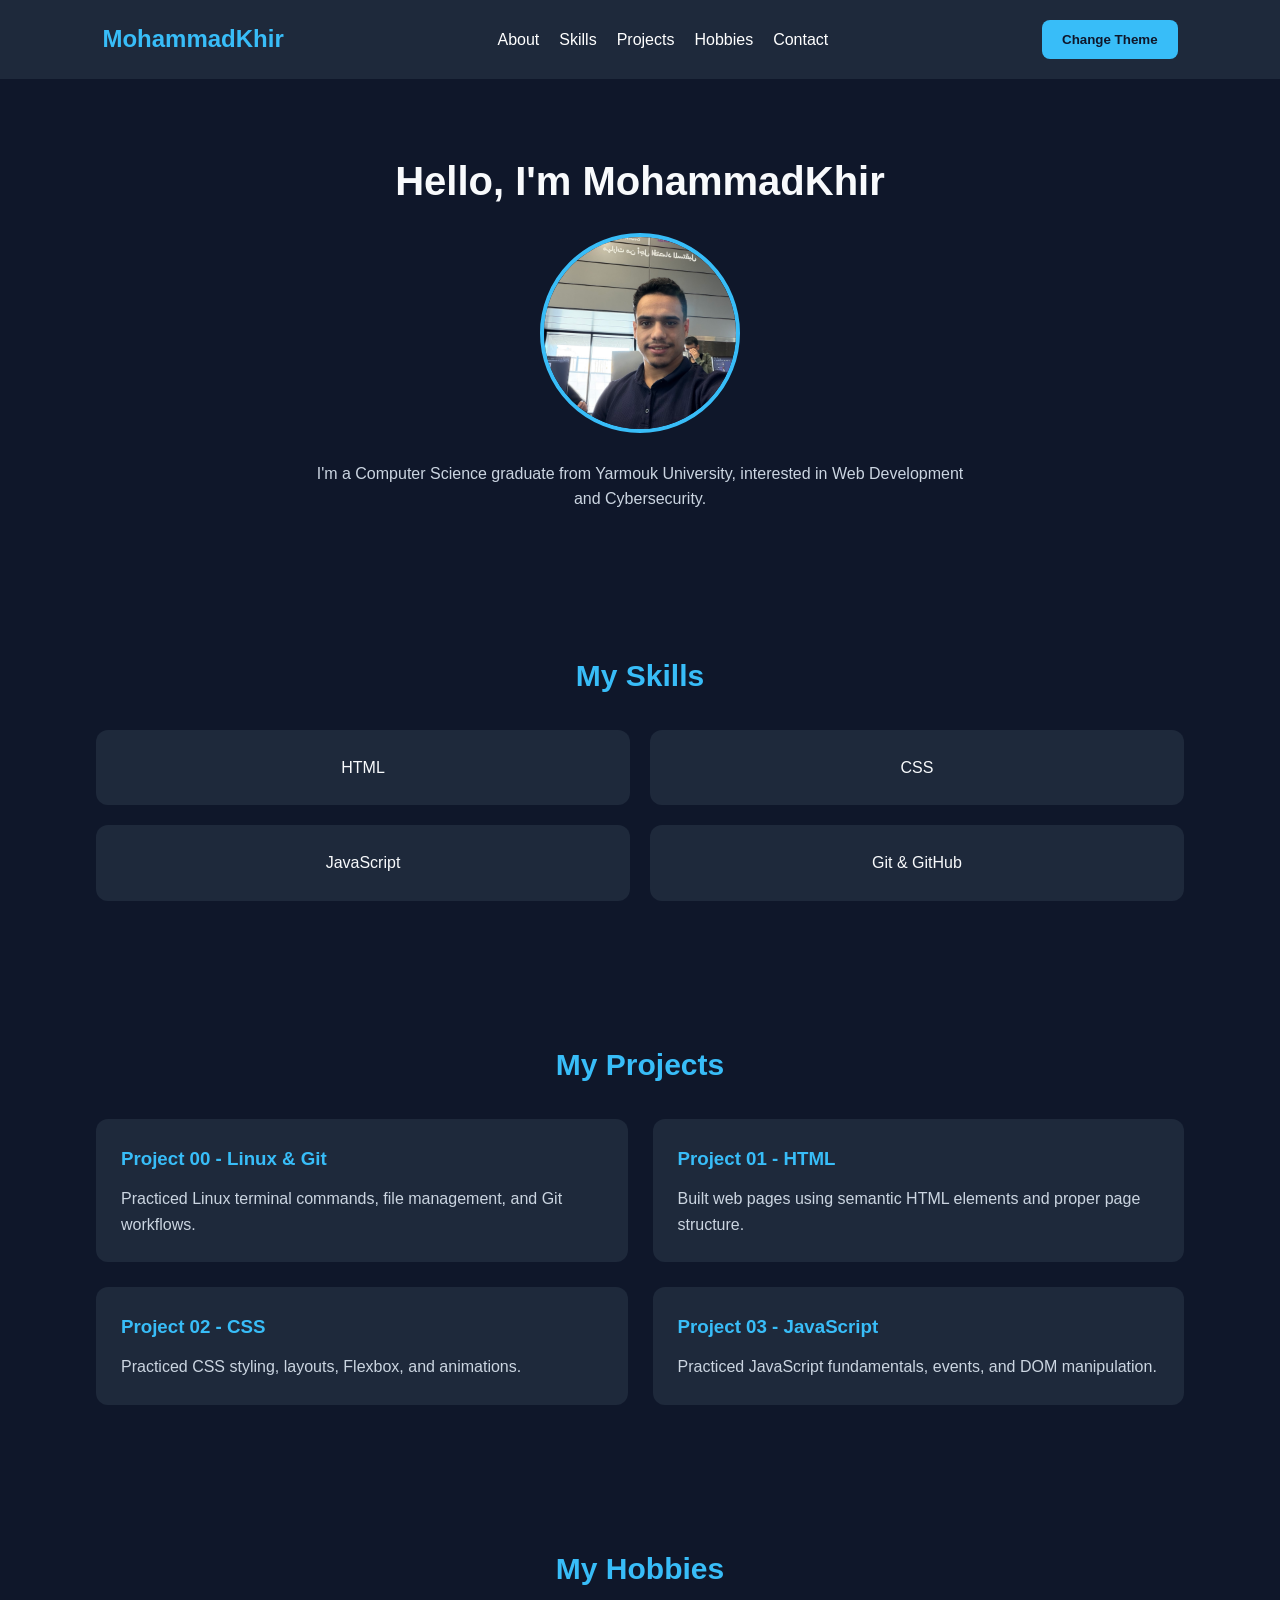
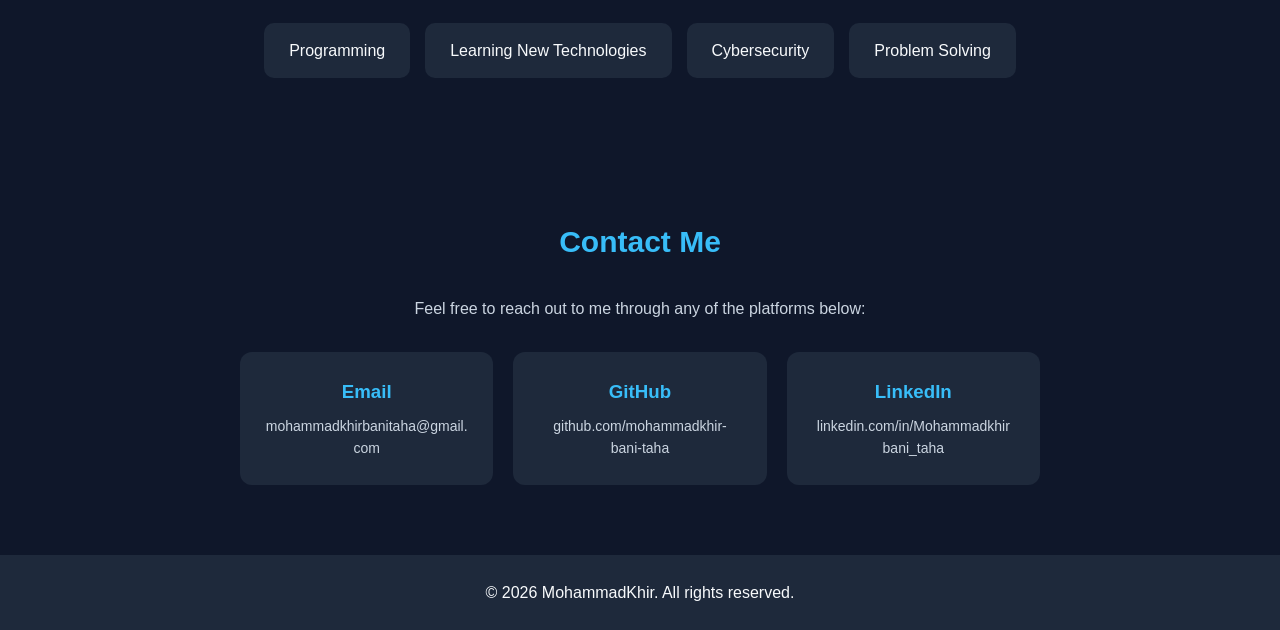
==== ex00/index.html @ 8fdbe386 "the commit it 's  complete first finaly project" ====
<!DOCTYPE html>
<html lang="en">
<head>
    <meta charset="UTF-8">
    <meta name="viewport" content="width=device-width, initial-scale=1.0">

    <title>MohammadKhir | Portfolio</title>

    <link rel="stylesheet" href="style.css">
    <script src="script.js" defer></script>
</head>

<body>

    <!-- Header & Navbar -->
    <header>
        <nav>
            <h2>MohammadKhir</h2>

            <ul>
                <li><a href="#about">About</a></li>
                <li><a href="#skills">Skills</a></li>
                <li><a href="#projects">Projects</a></li>
                <li><a href="#hobbies">Hobbies</a></li>
                <li><a href="#contact">Contact</a></li>
            </ul>

            <button id="themeBtn" type="button">
                Change Theme
            </button>
        </nav>
    </header>

    <main>

        <!-- About Me -->
        <section id="about">
            <h1>Hello, I'm MohammadKhir</h1>

            <img
                src="assets/profile.jpg"
                alt="MohammadKhir profile photo"
                width="200"
            >

            <p>
                I'm a Computer Science graduate from
                Yarmouk University, interested in
                Web Development and Cybersecurity.
            </p>
        </section>

        <!-- Skills -->
        <section id="skills">
            <h2>My Skills</h2>

            <div class="skills-grid">
                <div class="skill-card">HTML</div>
                <div class="skill-card">CSS</div>
                <div class="skill-card">JavaScript</div>
                <div class="skill-card">Git & GitHub</div>
            </div>
        </section>

        <!-- Projects -->
        <section id="projects">
            <h2>My Projects</h2>

            <div class="projects-grid">

                <article class="project-card">
                    <h3>Project 00 - Linux & Git</h3>
                    <p>
                        Practiced Linux terminal commands,
                        file management, and Git workflows.
                    </p>
                </article>

                <article class="project-card">
                    <h3>Project 01 - HTML</h3>
                    <p>
                        Built web pages using semantic HTML
                        elements and proper page structure.
                    </p>
                </article>

                <article class="project-card">
                    <h3>Project 02 - CSS</h3>
                    <p>
                        Practiced CSS styling, layouts,
                        Flexbox, and animations.
                    </p>
                </article>

                <article class="project-card">
                    <h3>Project 03 - JavaScript</h3>
                    <p>
                        Practiced JavaScript fundamentals,
                        events, and DOM manipulation.
                    </p>
                </article>

            </div>
        </section>

        <!-- Hobbies -->
        <section id="hobbies">
            <h2>My Hobbies</h2>

            <ul>
                <li>Programming</li>
                <li>Learning New Technologies</li>
                <li>Cybersecurity</li>
                <li>Problem Solving</li>
            </ul>
        </section>

        <!-- Contact -->
<section id="contact">
    <h2>Contact Me</h2>

    <div class="contact-container">
        <p>Feel free to reach out to me through any of the platforms below:</p>

        <div class="contact-links">
            <a href="mailto:mohammadkhirbanitaha@gmail.com" class="contact-card">
                <h3>Email</h3>
                <p>mohammadkhirbanitaha@gmail.com</p>
            </a>

            <a href="https://github.com/mohammadkhir-bani-taha" target="_blank" rel="noopener noreferrer" class="contact-card">
                <h3>GitHub</h3>
                <p>github.com/mohammadkhir-bani-taha</p>
            </a>

            <a href="https://www.linkedin.com/in/mohammadkhir-bani-taha-474792302?utm_source=share_via&utm_content=profile&utm_medium=member_ios" target="_blank" rel="noopener noreferrer" class="contact-card">
                <h3>LinkedIn</h3>
                <p>linkedin.com/in/Mohammadkhir bani_taha</p>
            </a>
        </div>
    </div>
</section>

    </main>

    <!-- Footer -->
    <footer>
        <p>
            &copy; 2026 MohammadKhir.
            All rights reserved.
        </p>
    </footer>

</body>
</html>
---- ex00/style.css ----
/* Global Styles */
* {
    margin: 0;
    padding: 0;
    box-sizing: border-box;
}

html {
    scroll-behavior: smooth;
}

body {
    font-family: Arial, sans-serif;
    background-color: #0f172a;
    color: #f8fafc;
    line-height: 1.6;
    transition: background-color 0.3s, color 0.3s;
}

/* Navbar */
header {
    background-color: #1e293b;
    padding: 20px 8%;
}

nav {
    display: flex;
    justify-content: space-between;
    align-items: center;
    gap: 20px;
}

nav h2 {
    color: #38bdf8;
}

nav ul {
    display: flex;
    list-style: none;
    gap: 20px;
}

nav a {
    color: white;
    text-decoration: none;
    transition: color 0.3s;
}

nav a:hover {
    color: #38bdf8;
}

button {
    background-color: #38bdf8;
    color: #0f172a;
    padding: 12px 20px;
    border: none;
    border-radius: 8px;
    cursor: pointer;
    font-weight: bold;
    transition: 0.3s;
}

button:hover {
    background-color: #0284c7;
    color: white;
}

/* Main Sections */
main {
    width: 85%;
    max-width: 1100px;
    margin: auto;
}

section {
    padding: 70px 0;
}

section h2 {
    text-align: center;
    font-size: 30px;
    color: #38bdf8;
    margin-bottom: 30px;
}

/* About */
#about {
    text-align: center;
}

#about h1 {
    font-size: 40px;
    margin-bottom: 20px;
}

#about img {
    width: 200px;
    height: 200px;
    object-fit: cover;
    border-radius: 50%;
    border: 4px solid #38bdf8;
    margin-bottom: 20px;
}

#about p {
    max-width: 650px;
    margin: auto;
    color: #cbd5e1;
}

/* Skills */
.skills-grid {
    display: grid;
    grid-template-columns: repeat(2, 1fr);
    gap: 20px;
}

.skill-card {
    background-color: #1e293b;
    padding: 25px;
    border-radius: 12px;
    text-align: center;
    transition: transform 0.3s;
}

.skill-card:hover {
    transform: translateY(-8px);
}

/* Projects */
.projects-grid {
    display: grid;
    grid-template-columns: repeat(2, 1fr);
    gap: 25px;
}

.project-card {
    background-color: #1e293b;
    padding: 25px;
    border-radius: 12px;
    transition: transform 0.3s;
}

.project-card:hover {
    transform: translateY(-8px);
}

.project-card h3 {
    color: #38bdf8;
    margin-bottom: 12px;
}

.project-card p {
    color: #cbd5e1;
}

/* Hobbies */
#hobbies ul {
    display: flex;
    justify-content: center;
    flex-wrap: wrap;
    gap: 15px;
    list-style: none;
}

#hobbies li {
    background-color: #1e293b;
    padding: 15px 25px;
    border-radius: 10px;
}
/* Contact Section (Direct Info) */
.contact-container {
    text-align: center;
}

.contact-container > p {
    color: #cbd5e1;
    margin-bottom: 30px;
}

.contact-links {
    display: grid;
    grid-template-columns: repeat(auto-fit, minmax(220px, 1fr));
    gap: 20px;
    max-width: 800px;
    margin: auto;
}

.contact-card {
    background-color: #1e293b;
    padding: 25px;
    border-radius: 12px;
    text-decoration: none;
    transition: transform 0.3s, background-color 0.3s;
    display: block;
}

.contact-card:hover {
    transform: translateY(-8px);
}

.contact-card h3 {
    color: #38bdf8;
    margin-bottom: 8px;
}

.contact-card p {
    color: #cbd5e1;
    font-size: 14px;
    word-break: break-word;
}

/* Light Theme overrides for Contact Cards */
.light-theme .contact-card {
    background-color: #ffffff;
}

.light-theme .contact-container > p,
.light-theme .contact-card p {
    color: #475569;
}
/* Footer */
footer {
    background-color: #1e293b;
    text-align: center;
    padding: 25px;
}

/* Light Theme */
body.light-theme {
    background-color: #f1f5f9;
    color: #0f172a;
}

.light-theme header,
.light-theme footer,
.light-theme .skill-card,
.light-theme .project-card,
.light-theme #hobbies li {
    background-color: #ffffff;
}

.light-theme nav a {
    color: #0f172a;
}

.light-theme nav a:hover {
    color: #0284c7;
}

.light-theme #about p,
.light-theme .project-card p {
    color: #475569;
}

.light-theme input,
.light-theme textarea {
    background-color: #ffffff;
    color: #0f172a;
}


@media (max-width: 768px) {
    nav {
        flex-direction: column;
    }

    nav ul {
        flex-wrap: wrap;
        justify-content: center;
    }

    main {
        width: 90%;
    }

    #about h1 {
        font-size: 30px;
    }

    .skills-grid,
    .projects-grid {
        grid-template-columns: 1fr;
    }

    section {
        padding: 45px 0;
    }
}
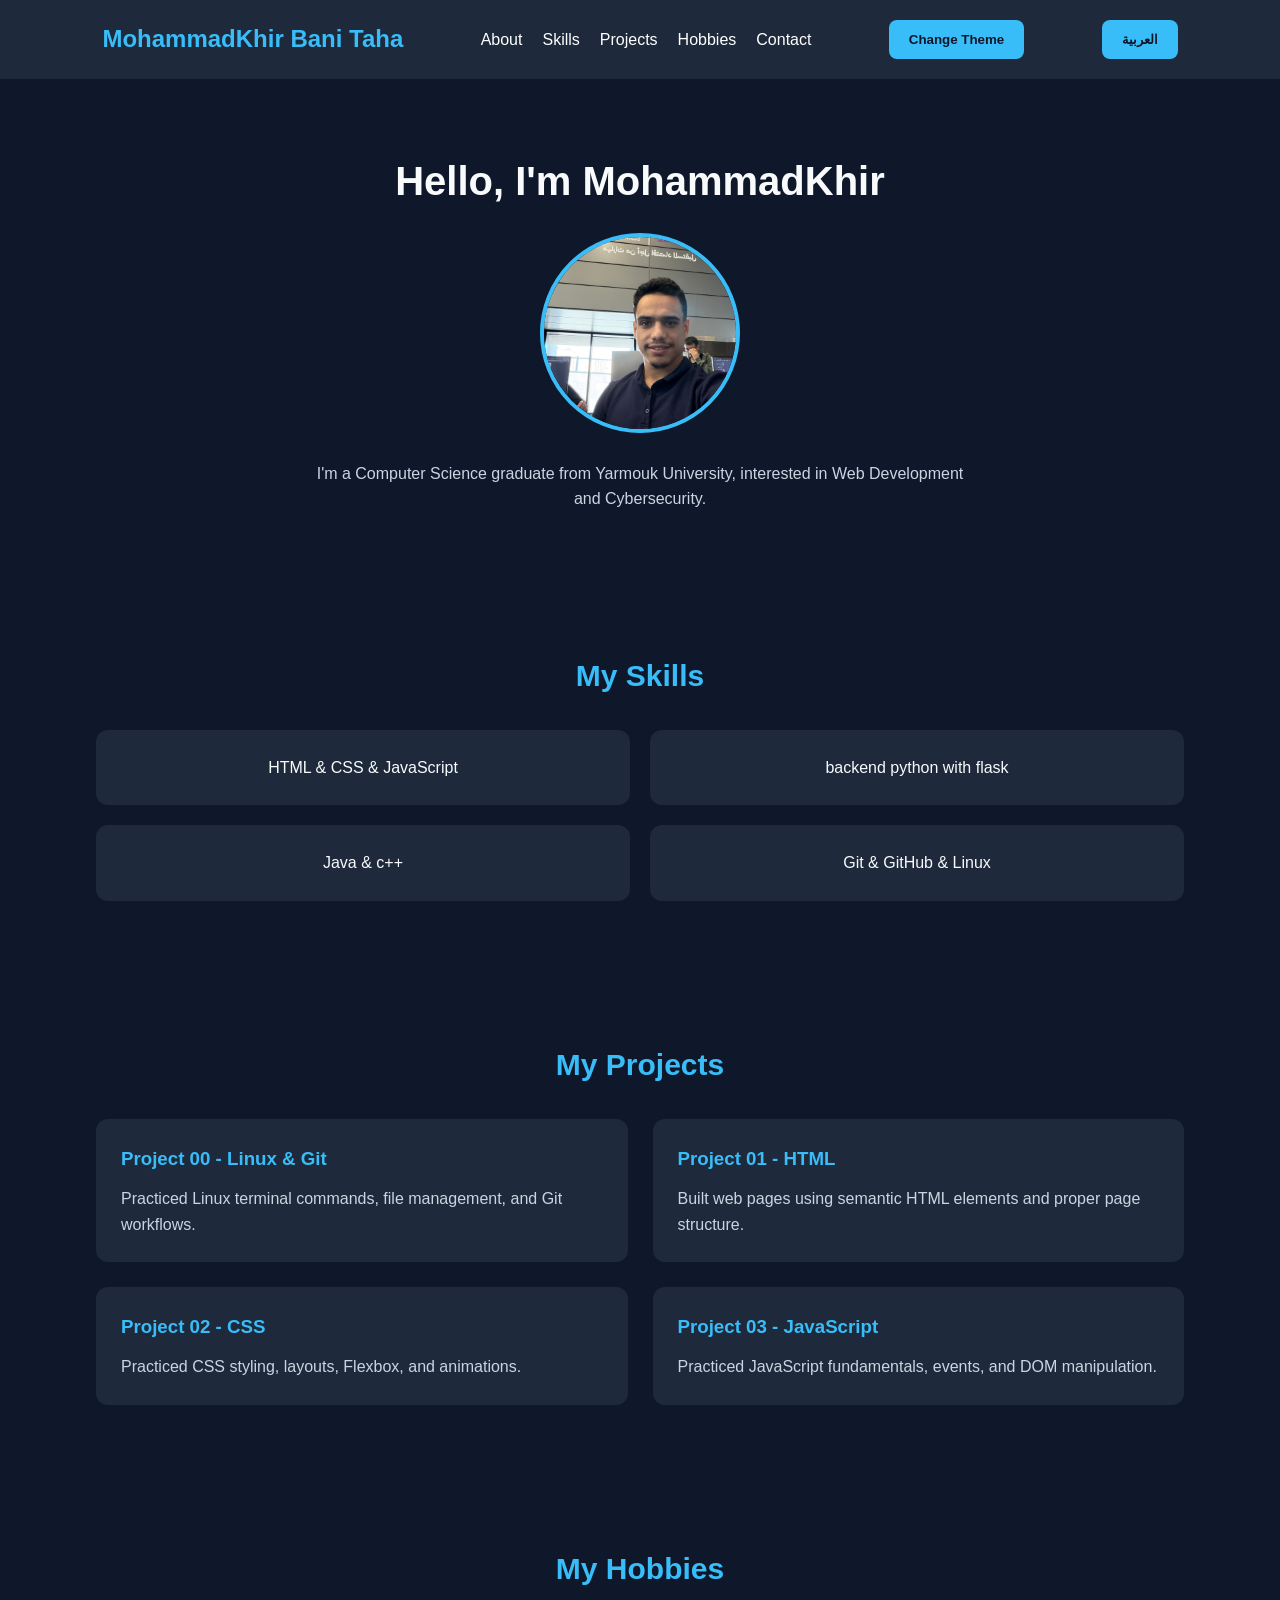
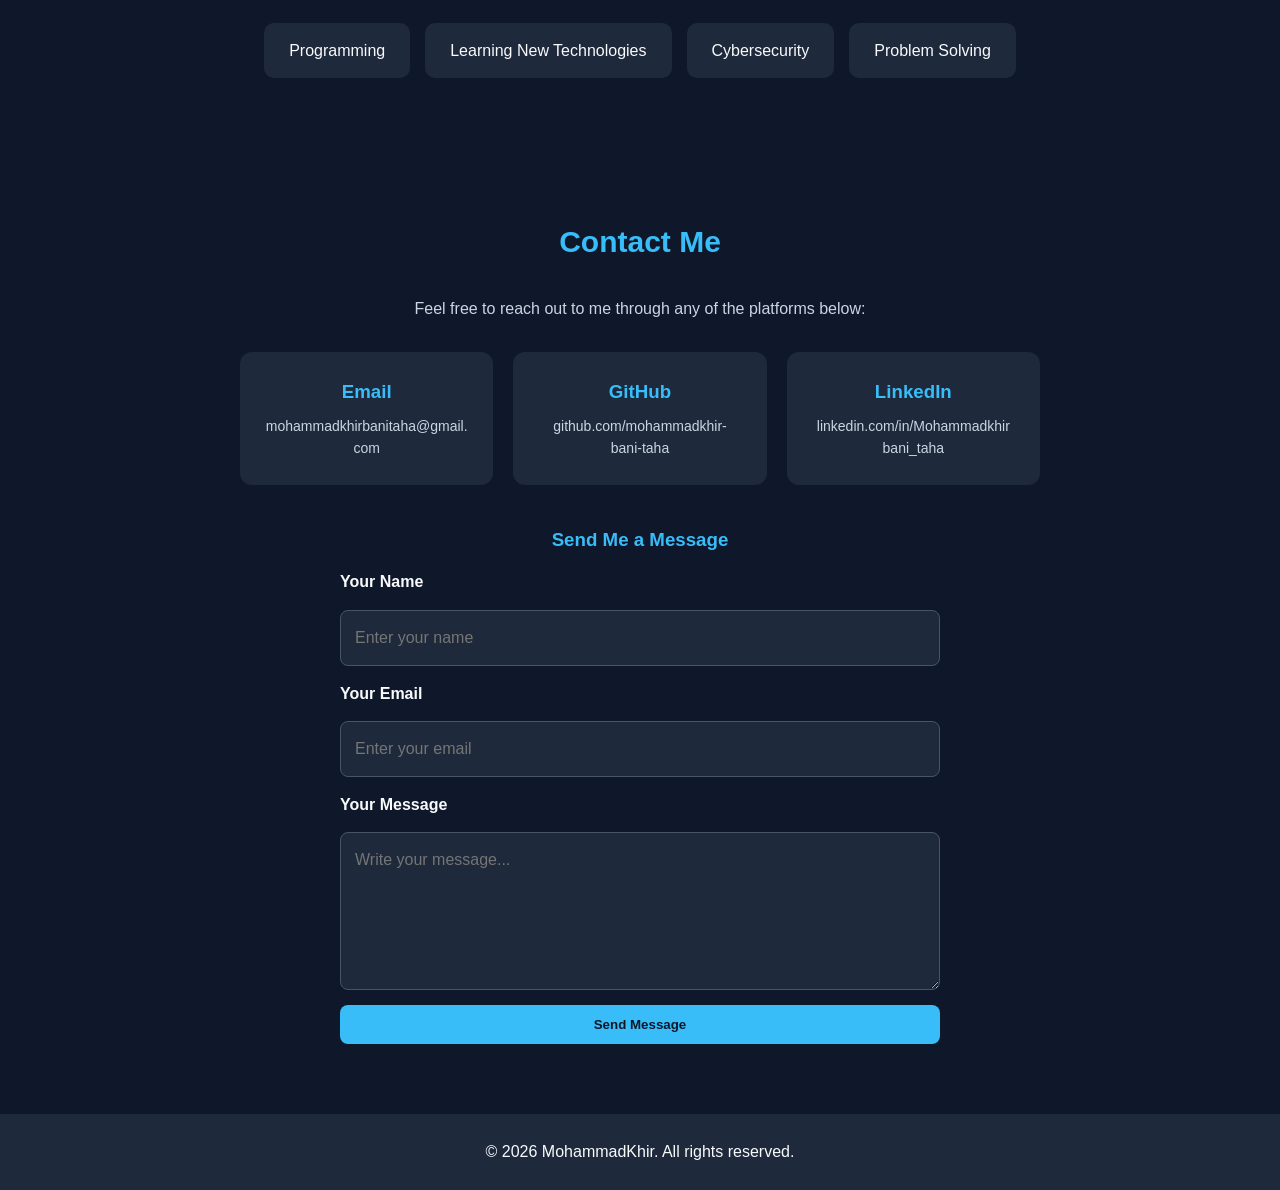
==== commit 40d1baad: "Upadated okay add bouns" ====
--- a/ex00/index.html
+++ b/ex00/index.html
@@ -15,7 +15,7 @@
     <!-- Header & Navbar -->
     <header>
         <nav>
-            <h2>MohammadKhir</h2>
+            <h2>MohammadKhir Bani Taha</h2>
 
             <ul>
                 <li><a href="#about">About</a></li>
@@ -28,6 +28,9 @@
             <button id="themeBtn" type="button">
                 Change Theme
             </button>
+            <button id="langBtn" type="button">
+    العربية
+</button>
         </nav>
     </header>
 
@@ -35,8 +38,9 @@
 
         <!-- About Me -->
         <section id="about">
-            <h1>Hello, I'm MohammadKhir</h1>
-
+            <h1 data-i18n="heroTitle">
+    Hello, I'm MohammadKhir
+</h1>
             <img
                 src="assets/profile.jpg"
                 alt="MohammadKhir profile photo"
@@ -52,13 +56,13 @@
 
         <!-- Skills -->
         <section id="skills">
-            <h2>My Skills</h2>
+             <h2 data-i18n="skillsTitle">My Skills</h2>
 
             <div class="skills-grid">
-                <div class="skill-card">HTML</div>
-                <div class="skill-card">CSS</div>
-                <div class="skill-card">JavaScript</div>
-                <div class="skill-card">Git & GitHub</div>
+                <div class="skill-card">HTML & CSS & JavaScript</div>
+                <div class="skill-card">backend python with flask</div>
+                <div class="skill-card">Java & c++ </div>
+                <div class="skill-card">Git & GitHub & Linux </div>
             </div>
         </section>
 
@@ -128,16 +132,43 @@
                 <p>mohammadkhirbanitaha@gmail.com</p>
             </a>
 
-            <a href="https://github.com/mohammadkhir-bani-taha" target="_blank" rel="noopener noreferrer" class="contact-card">
-                <h3>GitHub</h3>
-                <p>github.com/mohammadkhir-bani-taha</p>
-            </a>
+            <a href="https://github.com/mohammadkhir-bani-taha"
+   target="_blank"
+   rel="noopener noreferrer"
+   class="contact-card">
+    <h3>GitHub</h3>
+    <p>github.com/mohammadkhir-bani-taha</p>
+</a>
 
             <a href="https://www.linkedin.com/in/mohammadkhir-bani-taha-474792302?utm_source=share_via&utm_content=profile&utm_medium=member_ios" target="_blank" rel="noopener noreferrer" class="contact-card">
                 <h3>LinkedIn</h3>
                 <p>linkedin.com/in/Mohammadkhir bani_taha</p>
             </a>
+      
+        
         </div>
+
+
+
+        <form id="contactForm">
+    <h3>Send Me a Message</h3>
+
+    <label for="name">Your Name</label>
+    <input type="text" id="name" name="name"
+           placeholder="Enter your name" required>
+
+    <label for="email">Your Email</label>
+    <input type="email" id="email" name="email"
+           placeholder="Enter your email" required>
+
+    <label for="message">Your Message</label>
+    <textarea id="message" name="message" rows="5"
+              placeholder="Write your message..." required></textarea>
+
+    <button type="submit">Send Message</button>
+</form>
+
+
     </div>
 </section>
 
--- a/ex00/style.css
+++ b/ex00/style.css
@@ -287,4 +287,47 @@
     section {
         padding: 45px 0;
     }
+}
+
+
+
+/* Contact Form */
+#contactForm {
+    max-width: 600px;
+    margin: 40px auto 0;
+    display: flex;
+    flex-direction: column;
+    gap: 15px;
+    text-align: left;
+}
+
+#contactForm h3 {
+    text-align: center;
+    color: #38bdf8;
+}
+
+#contactForm label {
+    font-weight: bold;
+}
+
+#contactForm input,
+#contactForm textarea {
+    width: 100%;
+    padding: 14px;
+    border: 1px solid #475569;
+    border-radius: 8px;
+    background-color: #1e293b;
+    color: white;
+    font: inherit;
+}
+
+#contactForm input:focus,
+#contactForm textarea:focus {
+    outline: 2px solid #38bdf8;
+}
+
+.light-theme #contactForm input,
+.light-theme #contactForm textarea {
+    background-color: white;
+    color: #0f172a;
 }
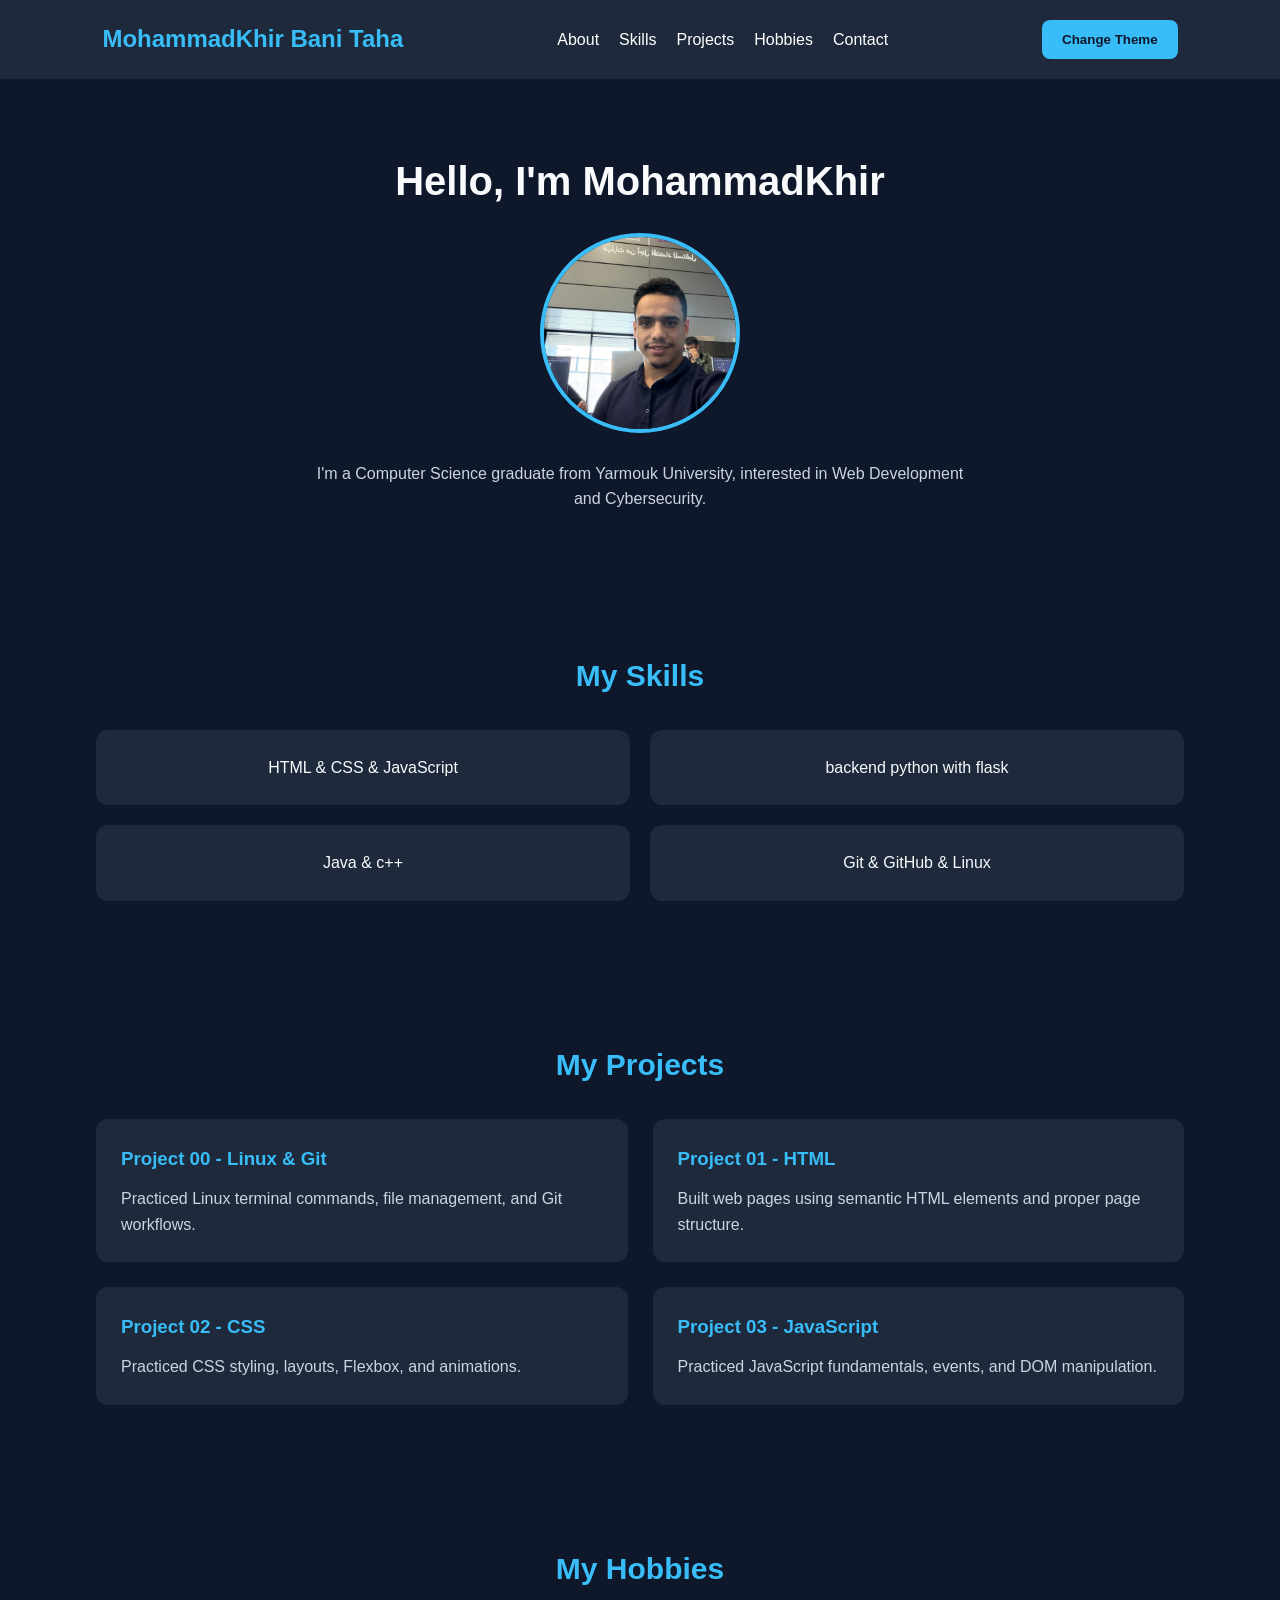
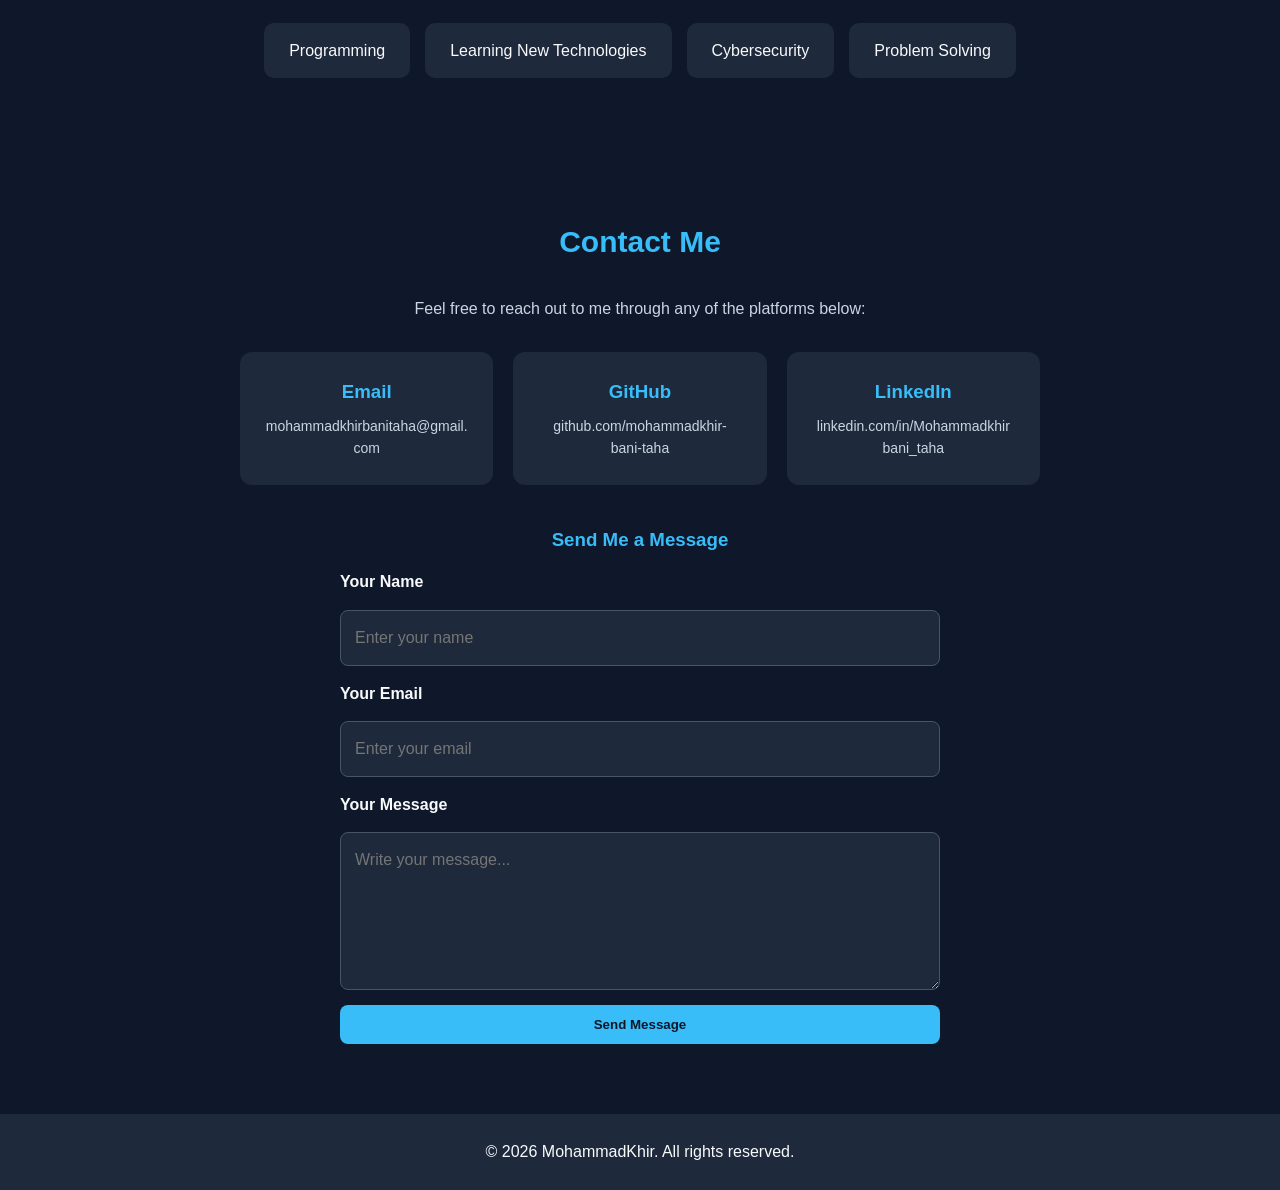
==== commit f4151b69: "Update the seconde on portfolio  bouns" ====
--- a/ex00/index.html
+++ b/ex00/index.html
@@ -27,10 +27,7 @@
 
             <button id="themeBtn" type="button">
                 Change Theme
-            </button>
-            <button id="langBtn" type="button">
-    العربية
-</button>
+          
         </nav>
     </header>
 
--- a/ex00/style.css
+++ b/ex00/style.css
@@ -211,6 +211,9 @@
     word-break: break-word;
 }
 
+
+
+
 /* Light Theme overrides for Contact Cards */
 .light-theme .contact-card {
     background-color: #ffffff;
@@ -218,8 +221,16 @@
 
 .light-theme .contact-container > p,
 .light-theme .contact-card p {
-    color: #475569;
-}
+    color: #bd340a;
+}
+
+
+
+
+
+
+
+
 /* Footer */
 footer {
     background-color: #1e293b;
